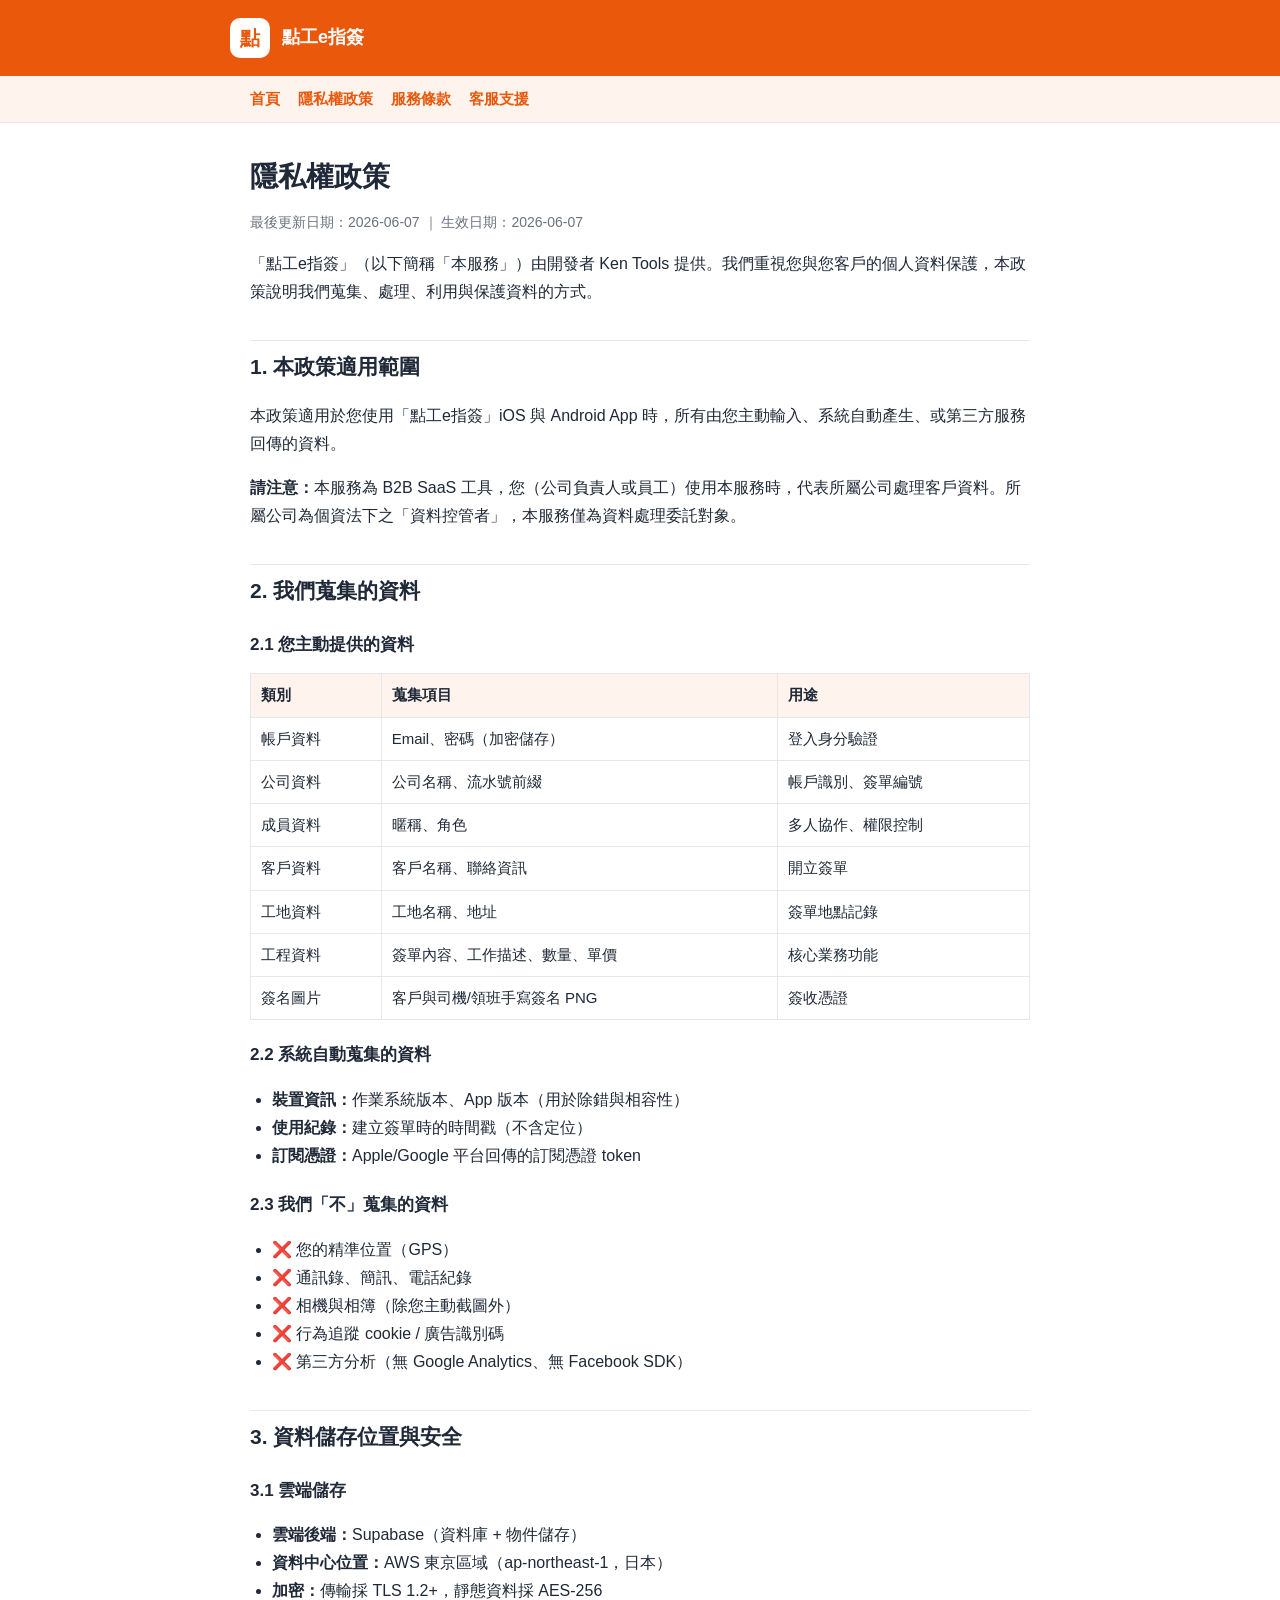
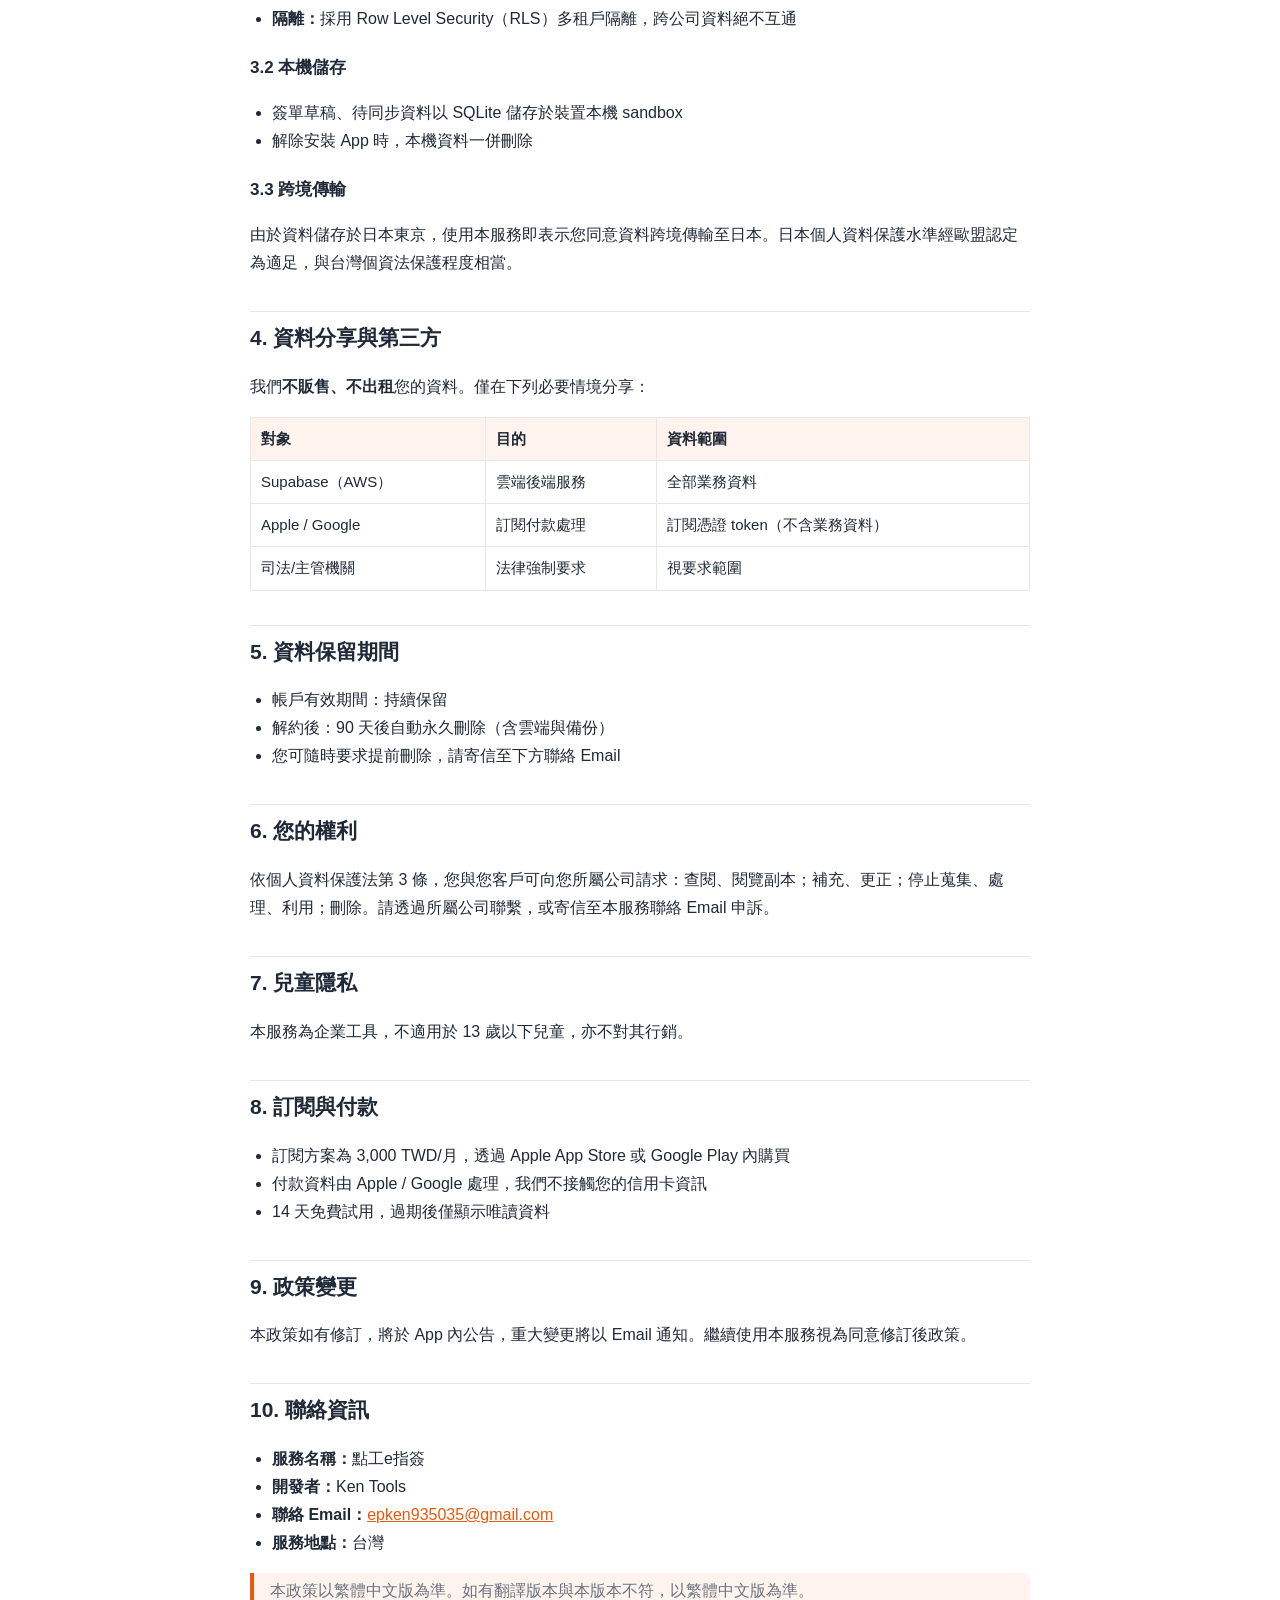
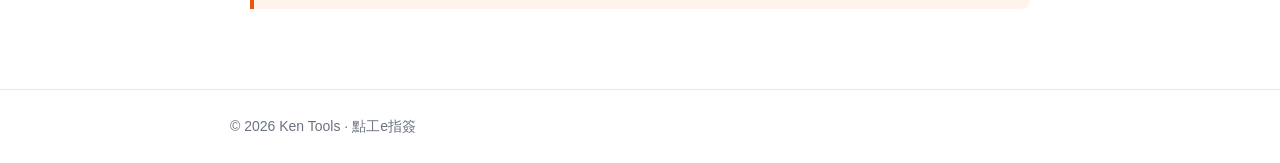
==== privacy/index.html @ 35ef2b9b "點工e指簽 上架公開頁：隱私權／條款／客服 Co-Authored-By: Claude Opus 4.8 <noreply@anthropic.com>" ====
<!DOCTYPE html>
<html lang="zh-Hant">
<head>
<meta charset="UTF-8">
<meta name="viewport" content="width=device-width, initial-scale=1">
<title>隱私權政策 — 點工e指簽</title>
<link rel="stylesheet" href="../style.css">
</head>
<body>
<header class="site"><div class="wrap"><div class="logo">點</div><div class="name">點工e指簽</div></div></header>
<nav class="top"><div class="wrap">
  <a href="../">首頁</a>
  <a href="../privacy/">隱私權政策</a>
  <a href="../terms/">服務條款</a>
  <a href="../support/">客服支援</a>
</div></nav>
<main>
  <h1>隱私權政策</h1>
  <p class="meta">最後更新日期：2026-06-07 ｜ 生效日期：2026-06-07</p>
  <p>「點工e指簽」（以下簡稱「本服務」）由開發者 Ken Tools 提供。我們重視您與您客戶的個人資料保護，本政策說明我們蒐集、處理、利用與保護資料的方式。</p>

  <h2>1. 本政策適用範圍</h2>
  <p>本政策適用於您使用「點工e指簽」iOS 與 Android App 時，所有由您主動輸入、系統自動產生、或第三方服務回傳的資料。</p>
  <p><strong>請注意：</strong>本服務為 B2B SaaS 工具，您（公司負責人或員工）使用本服務時，代表所屬公司處理客戶資料。所屬公司為個資法下之「資料控管者」，本服務僅為資料處理委託對象。</p>

  <h2>2. 我們蒐集的資料</h2>
  <h3>2.1 您主動提供的資料</h3>
  <table>
    <tr><th>類別</th><th>蒐集項目</th><th>用途</th></tr>
    <tr><td>帳戶資料</td><td>Email、密碼（加密儲存）</td><td>登入身分驗證</td></tr>
    <tr><td>公司資料</td><td>公司名稱、流水號前綴</td><td>帳戶識別、簽單編號</td></tr>
    <tr><td>成員資料</td><td>暱稱、角色</td><td>多人協作、權限控制</td></tr>
    <tr><td>客戶資料</td><td>客戶名稱、聯絡資訊</td><td>開立簽單</td></tr>
    <tr><td>工地資料</td><td>工地名稱、地址</td><td>簽單地點記錄</td></tr>
    <tr><td>工程資料</td><td>簽單內容、工作描述、數量、單價</td><td>核心業務功能</td></tr>
    <tr><td>簽名圖片</td><td>客戶與司機/領班手寫簽名 PNG</td><td>簽收憑證</td></tr>
  </table>
  <h3>2.2 系統自動蒐集的資料</h3>
  <ul>
    <li><strong>裝置資訊：</strong>作業系統版本、App 版本（用於除錯與相容性）</li>
    <li><strong>使用紀錄：</strong>建立簽單時的時間戳（不含定位）</li>
    <li><strong>訂閱憑證：</strong>Apple/Google 平台回傳的訂閱憑證 token</li>
  </ul>
  <h3>2.3 我們「不」蒐集的資料</h3>
  <ul>
    <li>❌ 您的精準位置（GPS）</li>
    <li>❌ 通訊錄、簡訊、電話紀錄</li>
    <li>❌ 相機與相簿（除您主動截圖外）</li>
    <li>❌ 行為追蹤 cookie / 廣告識別碼</li>
    <li>❌ 第三方分析（無 Google Analytics、無 Facebook SDK）</li>
  </ul>

  <h2>3. 資料儲存位置與安全</h2>
  <h3>3.1 雲端儲存</h3>
  <ul>
    <li><strong>雲端後端：</strong>Supabase（資料庫 + 物件儲存）</li>
    <li><strong>資料中心位置：</strong>AWS 東京區域（ap-northeast-1，日本）</li>
    <li><strong>加密：</strong>傳輸採 TLS 1.2+，靜態資料採 AES-256</li>
    <li><strong>隔離：</strong>採用 Row Level Security（RLS）多租戶隔離，跨公司資料絕不互通</li>
  </ul>
  <h3>3.2 本機儲存</h3>
  <ul>
    <li>簽單草稿、待同步資料以 SQLite 儲存於裝置本機 sandbox</li>
    <li>解除安裝 App 時，本機資料一併刪除</li>
  </ul>
  <h3>3.3 跨境傳輸</h3>
  <p>由於資料儲存於日本東京，使用本服務即表示您同意資料跨境傳輸至日本。日本個人資料保護水準經歐盟認定為適足，與台灣個資法保護程度相當。</p>

  <h2>4. 資料分享與第三方</h2>
  <p>我們<strong>不販售、不出租</strong>您的資料。僅在下列必要情境分享：</p>
  <table>
    <tr><th>對象</th><th>目的</th><th>資料範圍</th></tr>
    <tr><td>Supabase（AWS）</td><td>雲端後端服務</td><td>全部業務資料</td></tr>
    <tr><td>Apple / Google</td><td>訂閱付款處理</td><td>訂閱憑證 token（不含業務資料）</td></tr>
    <tr><td>司法/主管機關</td><td>法律強制要求</td><td>視要求範圍</td></tr>
  </table>

  <h2>5. 資料保留期間</h2>
  <ul>
    <li>帳戶有效期間：持續保留</li>
    <li>解約後：90 天後自動永久刪除（含雲端與備份）</li>
    <li>您可隨時要求提前刪除，請寄信至下方聯絡 Email</li>
  </ul>

  <h2>6. 您的權利</h2>
  <p>依個人資料保護法第 3 條，您與您客戶可向您所屬公司請求：查閱、閱覽副本；補充、更正；停止蒐集、處理、利用；刪除。請透過所屬公司聯繫，或寄信至本服務聯絡 Email 申訴。</p>

  <h2>7. 兒童隱私</h2>
  <p>本服務為企業工具，不適用於 13 歲以下兒童，亦不對其行銷。</p>

  <h2>8. 訂閱與付款</h2>
  <ul>
    <li>訂閱方案為 3,000 TWD/月，透過 Apple App Store 或 Google Play 內購買</li>
    <li>付款資料由 Apple / Google 處理，我們不接觸您的信用卡資訊</li>
    <li>14 天免費試用，過期後僅顯示唯讀資料</li>
  </ul>

  <h2>9. 政策變更</h2>
  <p>本政策如有修訂，將於 App 內公告，重大變更將以 Email 通知。繼續使用本服務視為同意修訂後政策。</p>

  <h2>10. 聯絡資訊</h2>
  <ul>
    <li><strong>服務名稱：</strong>點工e指簽</li>
    <li><strong>開發者：</strong>Ken Tools</li>
    <li><strong>聯絡 Email：</strong><a href="mailto:epken935035@gmail.com">epken935035@gmail.com</a></li>
    <li><strong>服務地點：</strong>台灣</li>
  </ul>
  <blockquote>本政策以繁體中文版為準。如有翻譯版本與本版本不符，以繁體中文版為準。</blockquote>
</main>
<footer class="site"><div class="wrap">© 2026 Ken Tools · 點工e指簽</div></footer>
</body>
</html>
---- style.css ----
:root {
  --orange: #EA580C;
  --orange-soft: #FFF4ED;
  --ink: #1F2937;
  --muted: #6B7280;
  --line: #E5E7EB;
}
* { box-sizing: border-box; }
html { -webkit-text-size-adjust: 100%; }
body {
  margin: 0;
  font-family: -apple-system, "PingFang TC", "Noto Sans TC", "Microsoft JhengHei", sans-serif;
  color: var(--ink);
  line-height: 1.75;
  background: #fff;
}
header.site {
  background: var(--orange);
  color: #fff;
  padding: 18px 20px;
}
header.site .wrap { max-width: 820px; margin: 0 auto; display: flex; align-items: center; gap: 12px; }
header.site .logo {
  width: 40px; height: 40px; border-radius: 10px; background: #fff;
  color: var(--orange); font-weight: 800; display: grid; place-items: center; font-size: 20px;
}
header.site .name { font-size: 18px; font-weight: 700; }
nav.top { background: var(--orange-soft); border-bottom: 1px solid var(--line); }
nav.top .wrap { max-width: 820px; margin: 0 auto; padding: 10px 20px; display: flex; gap: 18px; flex-wrap: wrap; }
nav.top a { color: var(--orange); text-decoration: none; font-weight: 600; font-size: 15px; }
nav.top a:hover { text-decoration: underline; }
main { max-width: 820px; margin: 0 auto; padding: 28px 20px 64px; }
h1 { font-size: 28px; line-height: 1.3; margin: 8px 0 4px; }
h2 { font-size: 21px; margin: 34px 0 10px; padding-top: 8px; border-top: 1px solid var(--line); }
h3 { font-size: 17px; margin: 20px 0 6px; }
.meta { color: var(--muted); font-size: 14px; margin-bottom: 8px; }
table { border-collapse: collapse; width: 100%; margin: 14px 0; font-size: 15px; }
th, td { border: 1px solid var(--line); padding: 8px 10px; text-align: left; vertical-align: top; }
th { background: var(--orange-soft); }
a { color: var(--orange); }
.lead { font-size: 17px; color: #374151; }
.btn {
  display: inline-block; background: var(--orange); color: #fff; text-decoration: none;
  padding: 12px 22px; border-radius: 10px; font-weight: 700; margin: 6px 8px 6px 0;
}
.card { border: 1px solid var(--line); border-radius: 14px; padding: 18px 20px; margin: 14px 0; background: #fff; }
.muted { color: var(--muted); }
footer.site { border-top: 1px solid var(--line); color: var(--muted); font-size: 14px; padding: 24px 20px; }
footer.site .wrap { max-width: 820px; margin: 0 auto; }
ul { padding-left: 22px; }
blockquote { border-left: 4px solid var(--orange); margin: 16px 0; padding: 4px 16px; color: var(--muted); background: var(--orange-soft); border-radius: 0 8px 8px 0; }
code { background: #F3F4F6; padding: 2px 6px; border-radius: 6px; font-size: 90%; }
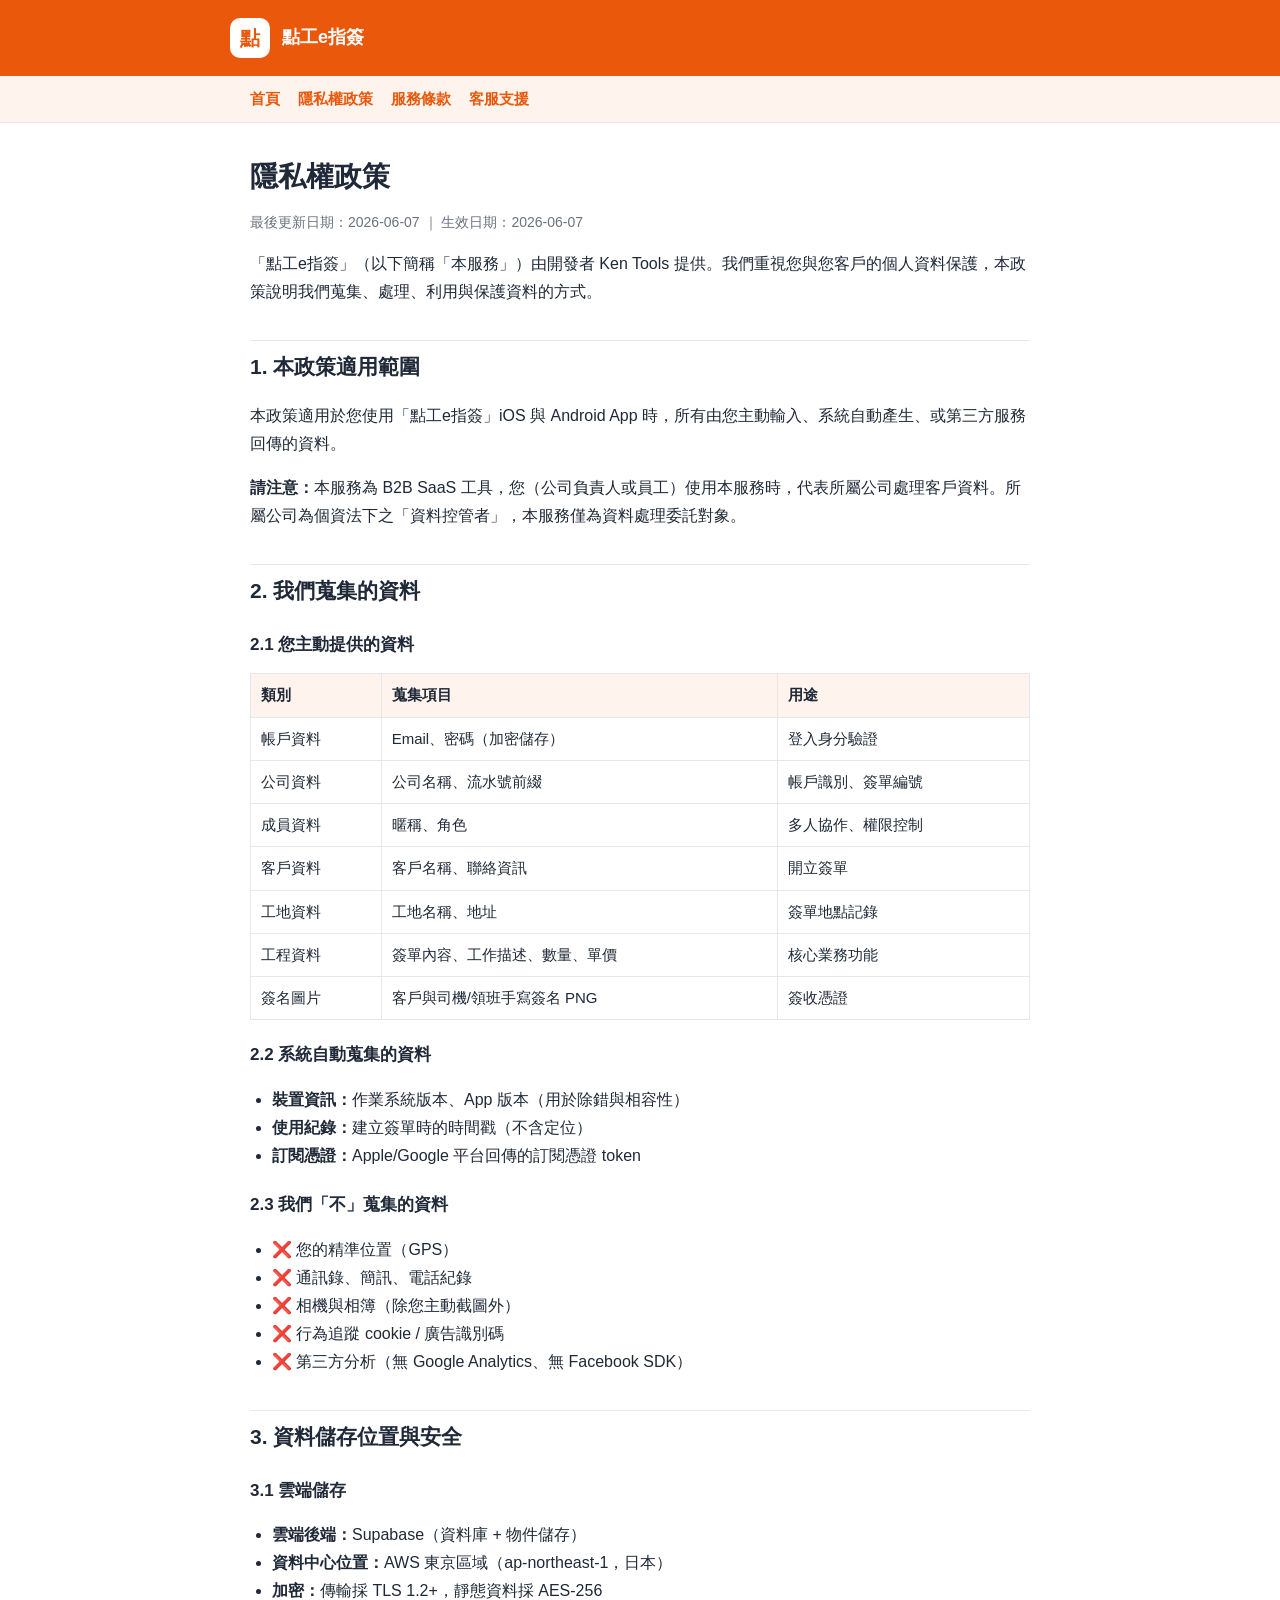
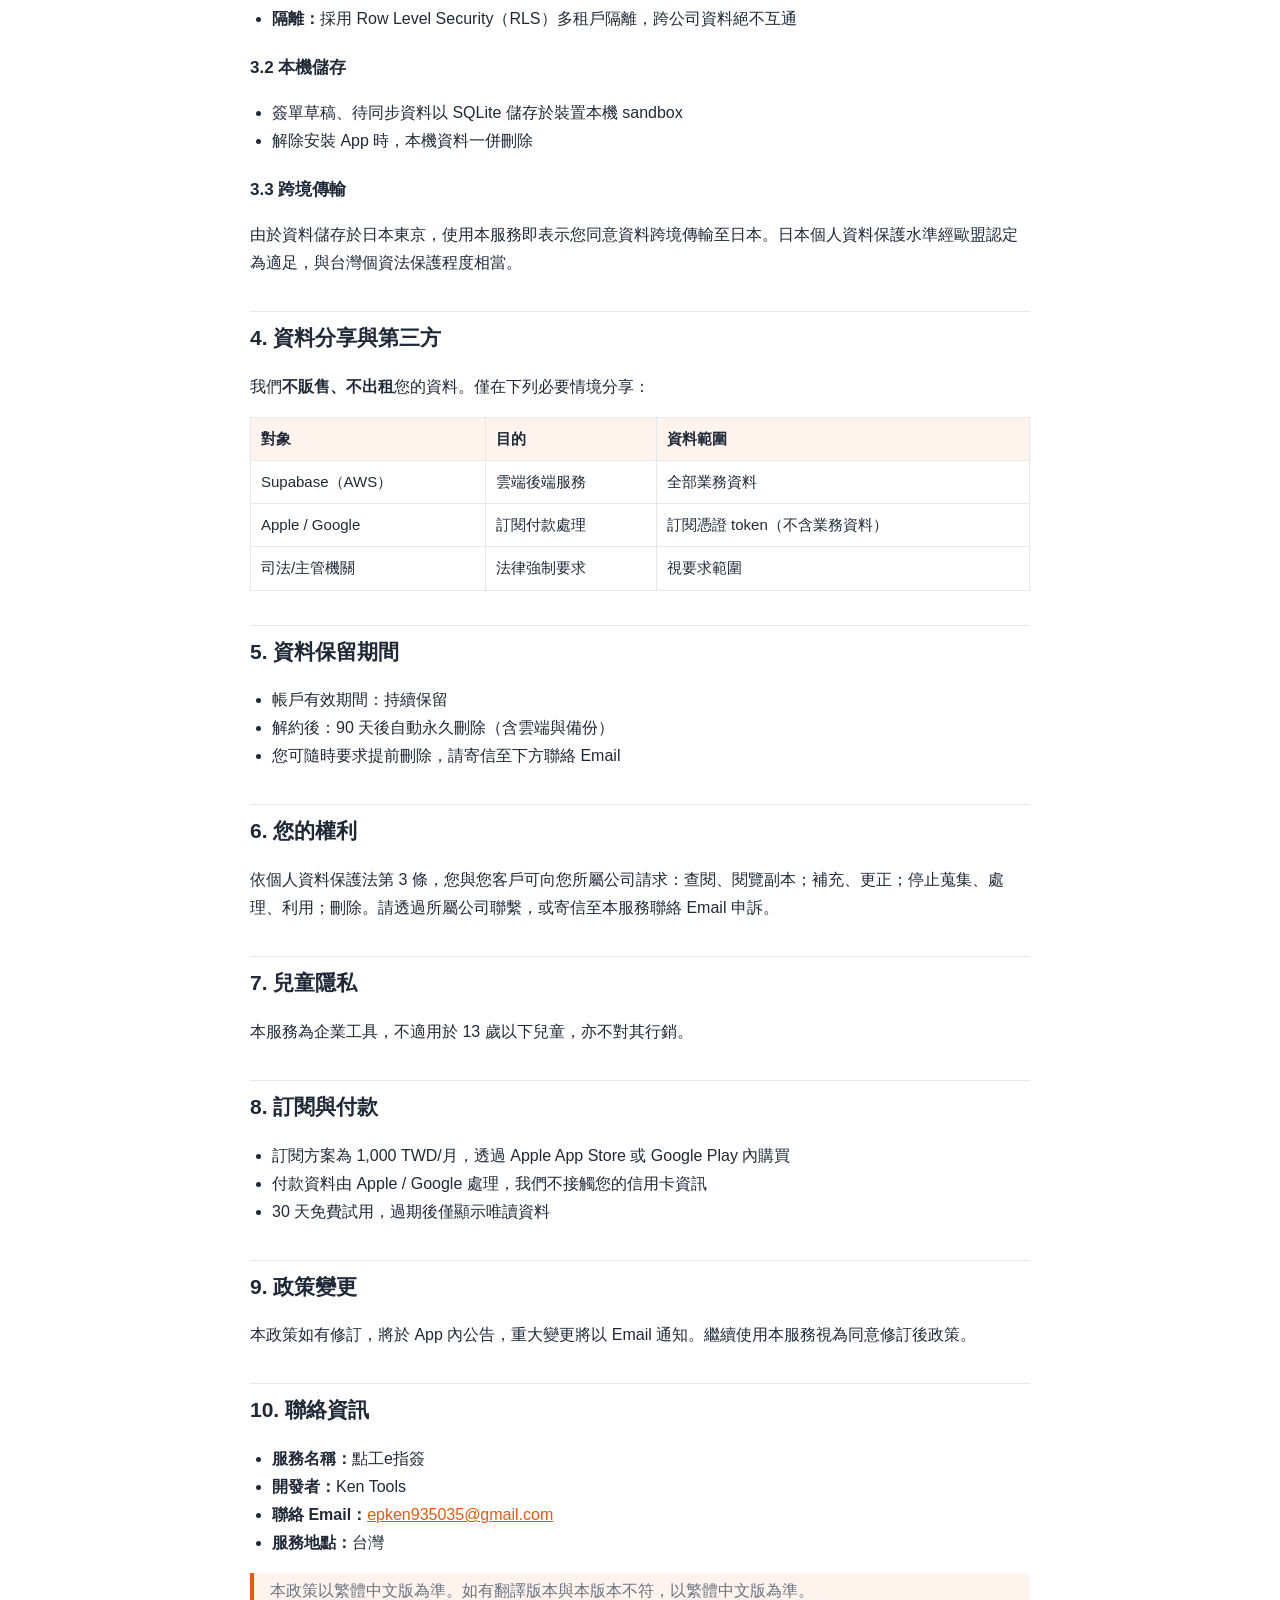
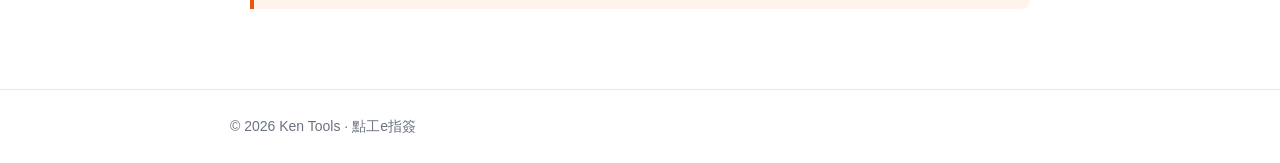
==== commit d7bd5dee: "更新定價與試用期：月費 1,000、推廣價 500（5折）、試用 30 天 Co-Authored-By: Claude Opus 4.8 <noreply@anthropic.com>" ====
--- a/privacy/index.html
+++ b/privacy/index.html
@@ -90,9 +90,9 @@
 
   <h2>8. 訂閱與付款</h2>
   <ul>
-    <li>訂閱方案為 3,000 TWD/月，透過 Apple App Store 或 Google Play 內購買</li>
+    <li>訂閱方案為 1,000 TWD/月，透過 Apple App Store 或 Google Play 內購買</li>
     <li>付款資料由 Apple / Google 處理，我們不接觸您的信用卡資訊</li>
-    <li>14 天免費試用，過期後僅顯示唯讀資料</li>
+    <li>30 天免費試用，過期後僅顯示唯讀資料</li>
   </ul>
 
   <h2>9. 政策變更</h2>
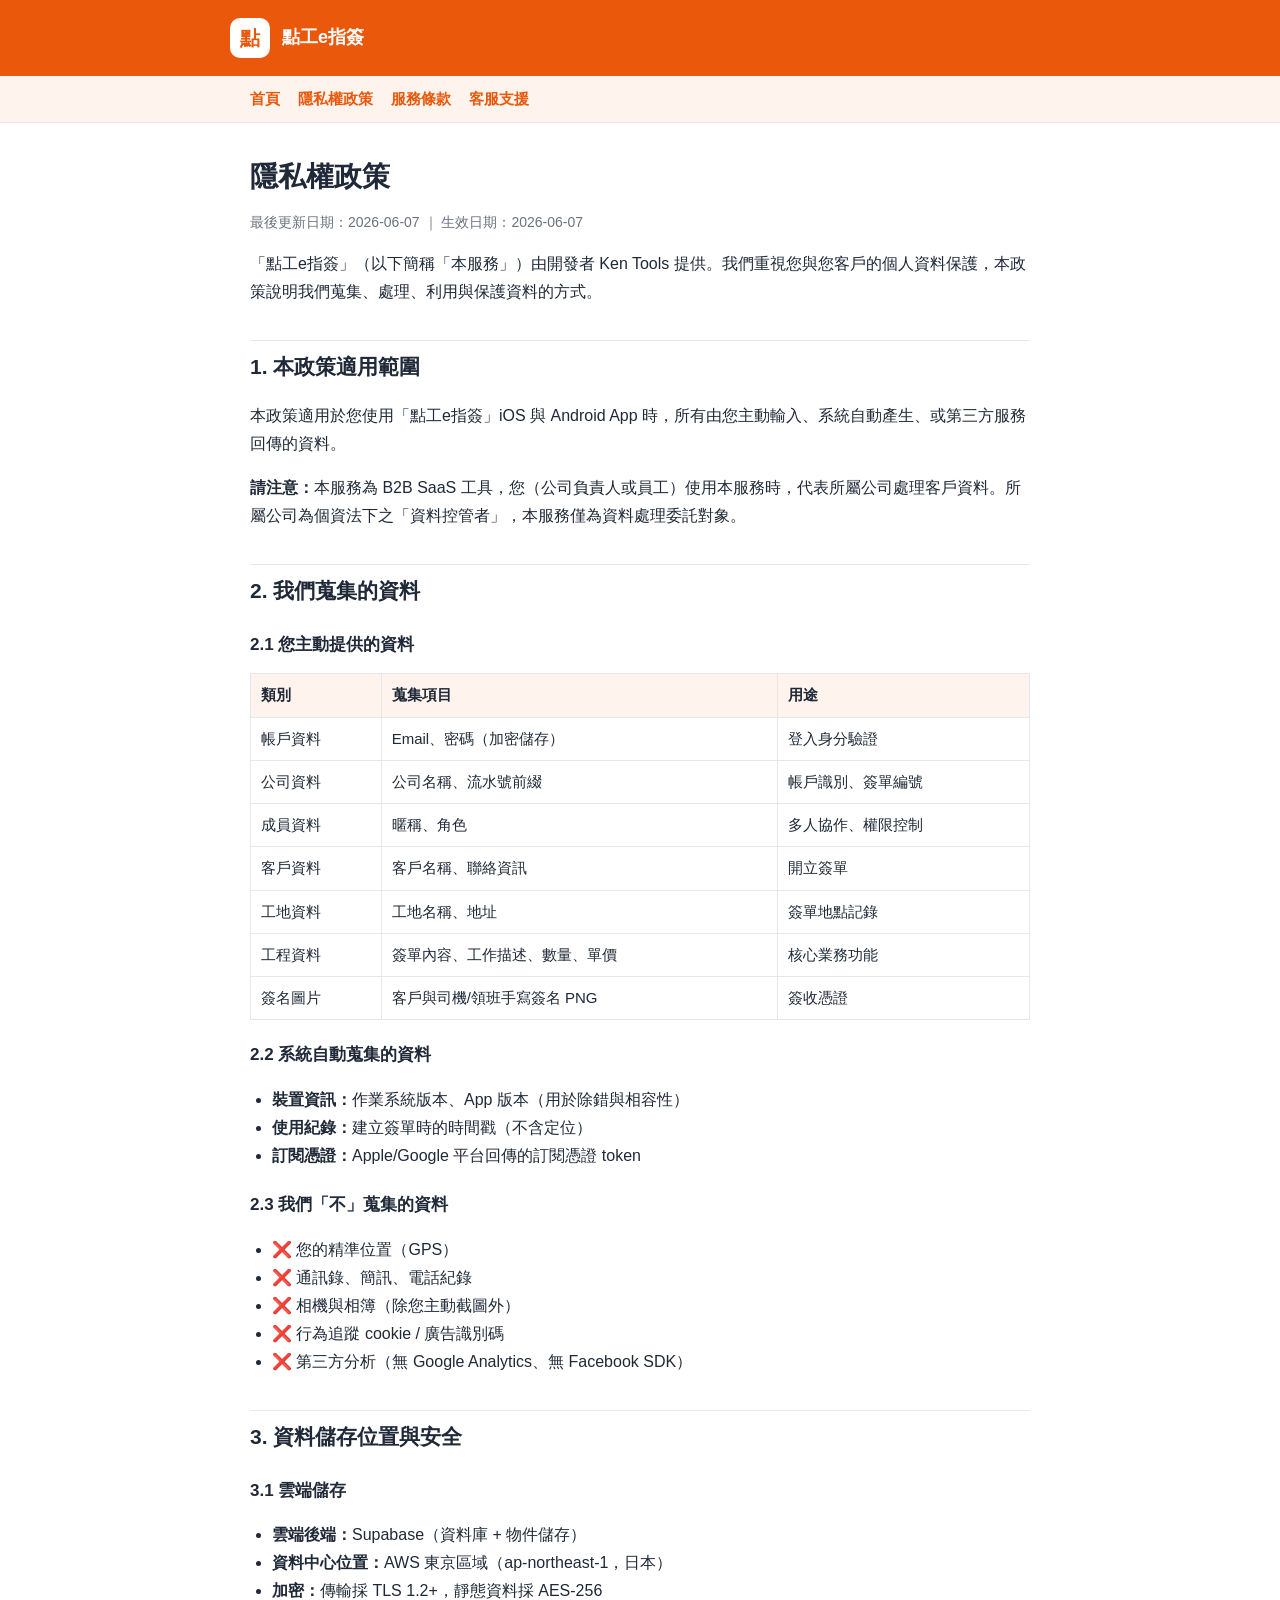
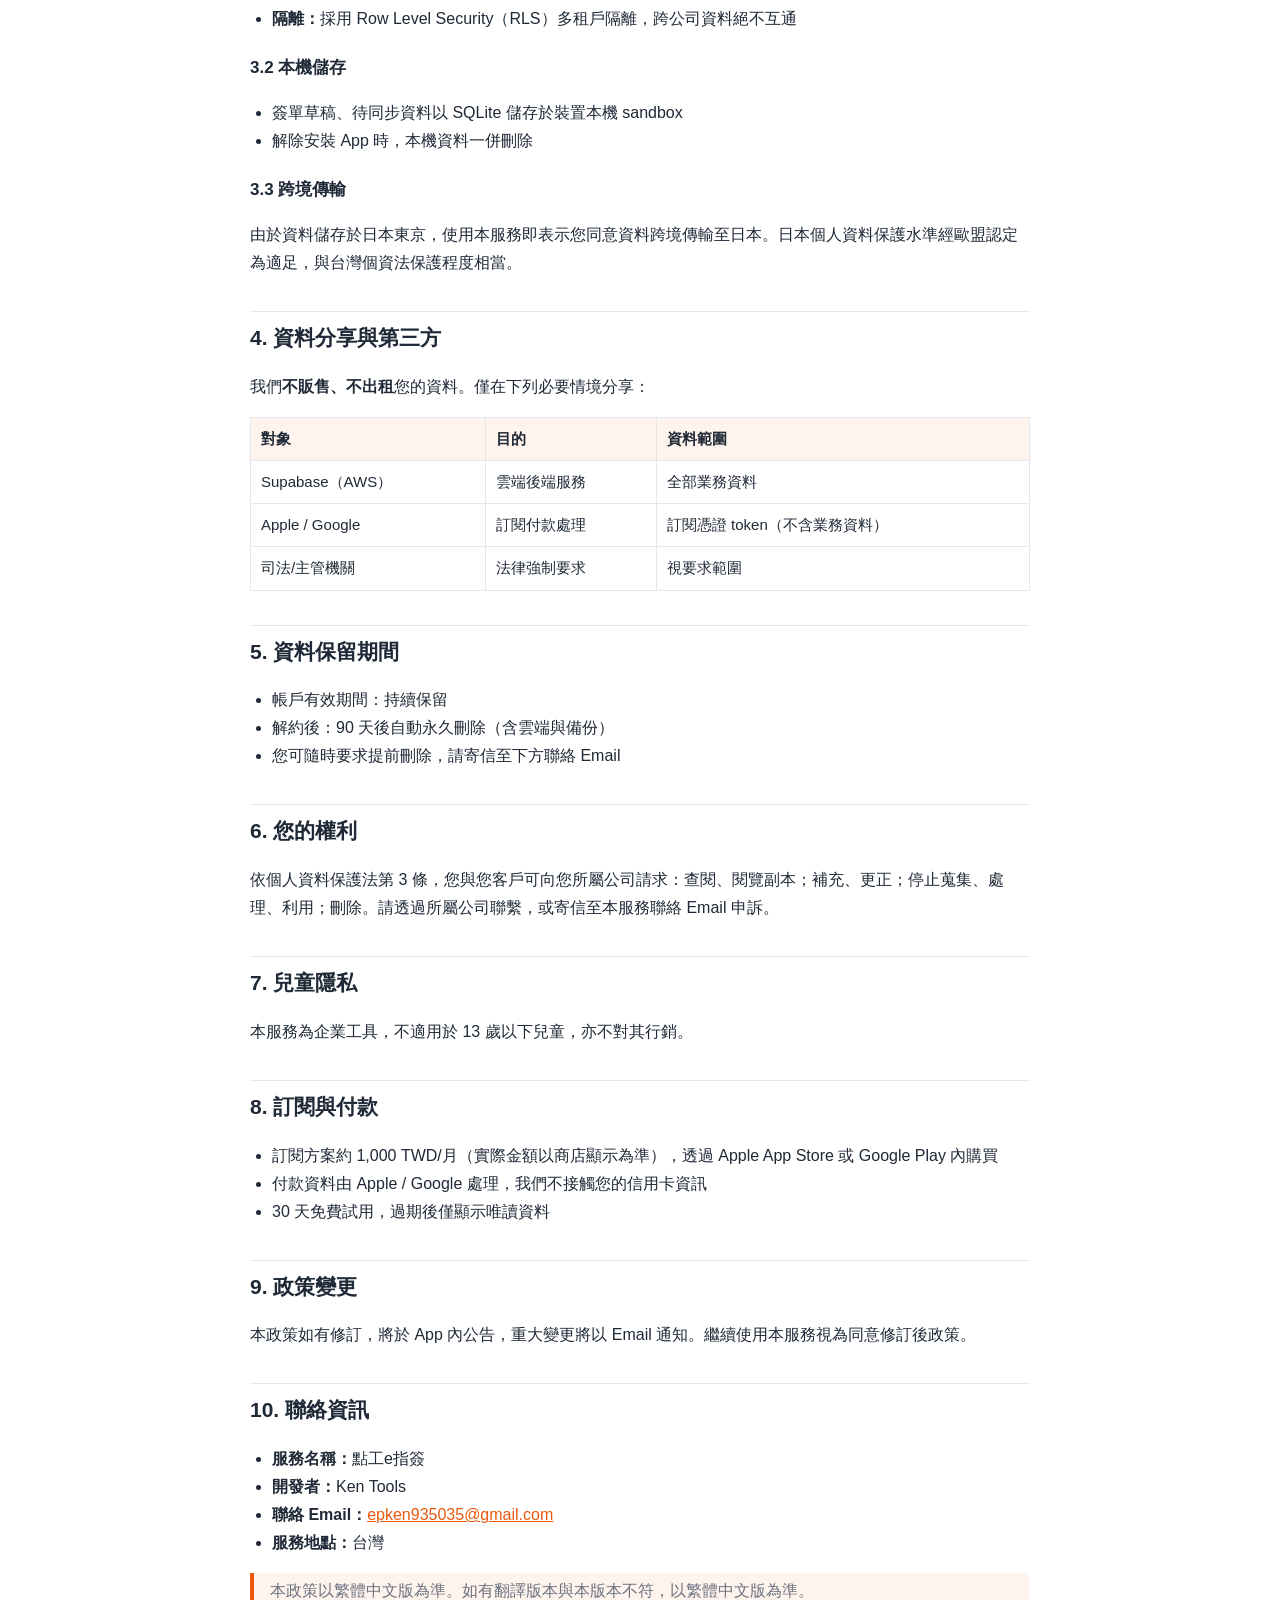
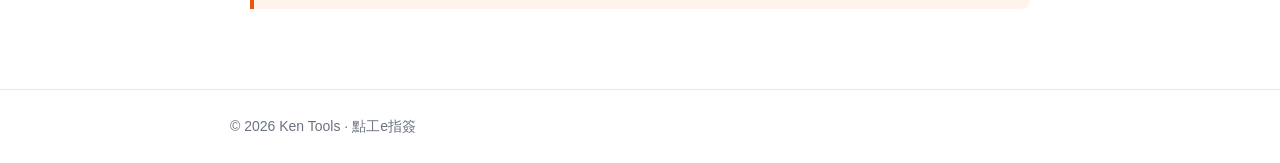
==== commit 46305429: "定價文字加註「實際金額以商店顯示為準」（iOS 990/490 與寫死 1,000/500 對齊） 避免條款/網頁寫死數字與 App Store 實際價(990/490)不符。 4 頁(首頁/條款/隱" ====
--- a/privacy/index.html
+++ b/privacy/index.html
@@ -90,7 +90,7 @@
 
   <h2>8. 訂閱與付款</h2>
   <ul>
-    <li>訂閱方案為 1,000 TWD/月，透過 Apple App Store 或 Google Play 內購買</li>
+    <li>訂閱方案約 1,000 TWD/月（實際金額以商店顯示為準），透過 Apple App Store 或 Google Play 內購買</li>
     <li>付款資料由 Apple / Google 處理，我們不接觸您的信用卡資訊</li>
     <li>30 天免費試用，過期後僅顯示唯讀資料</li>
   </ul>
